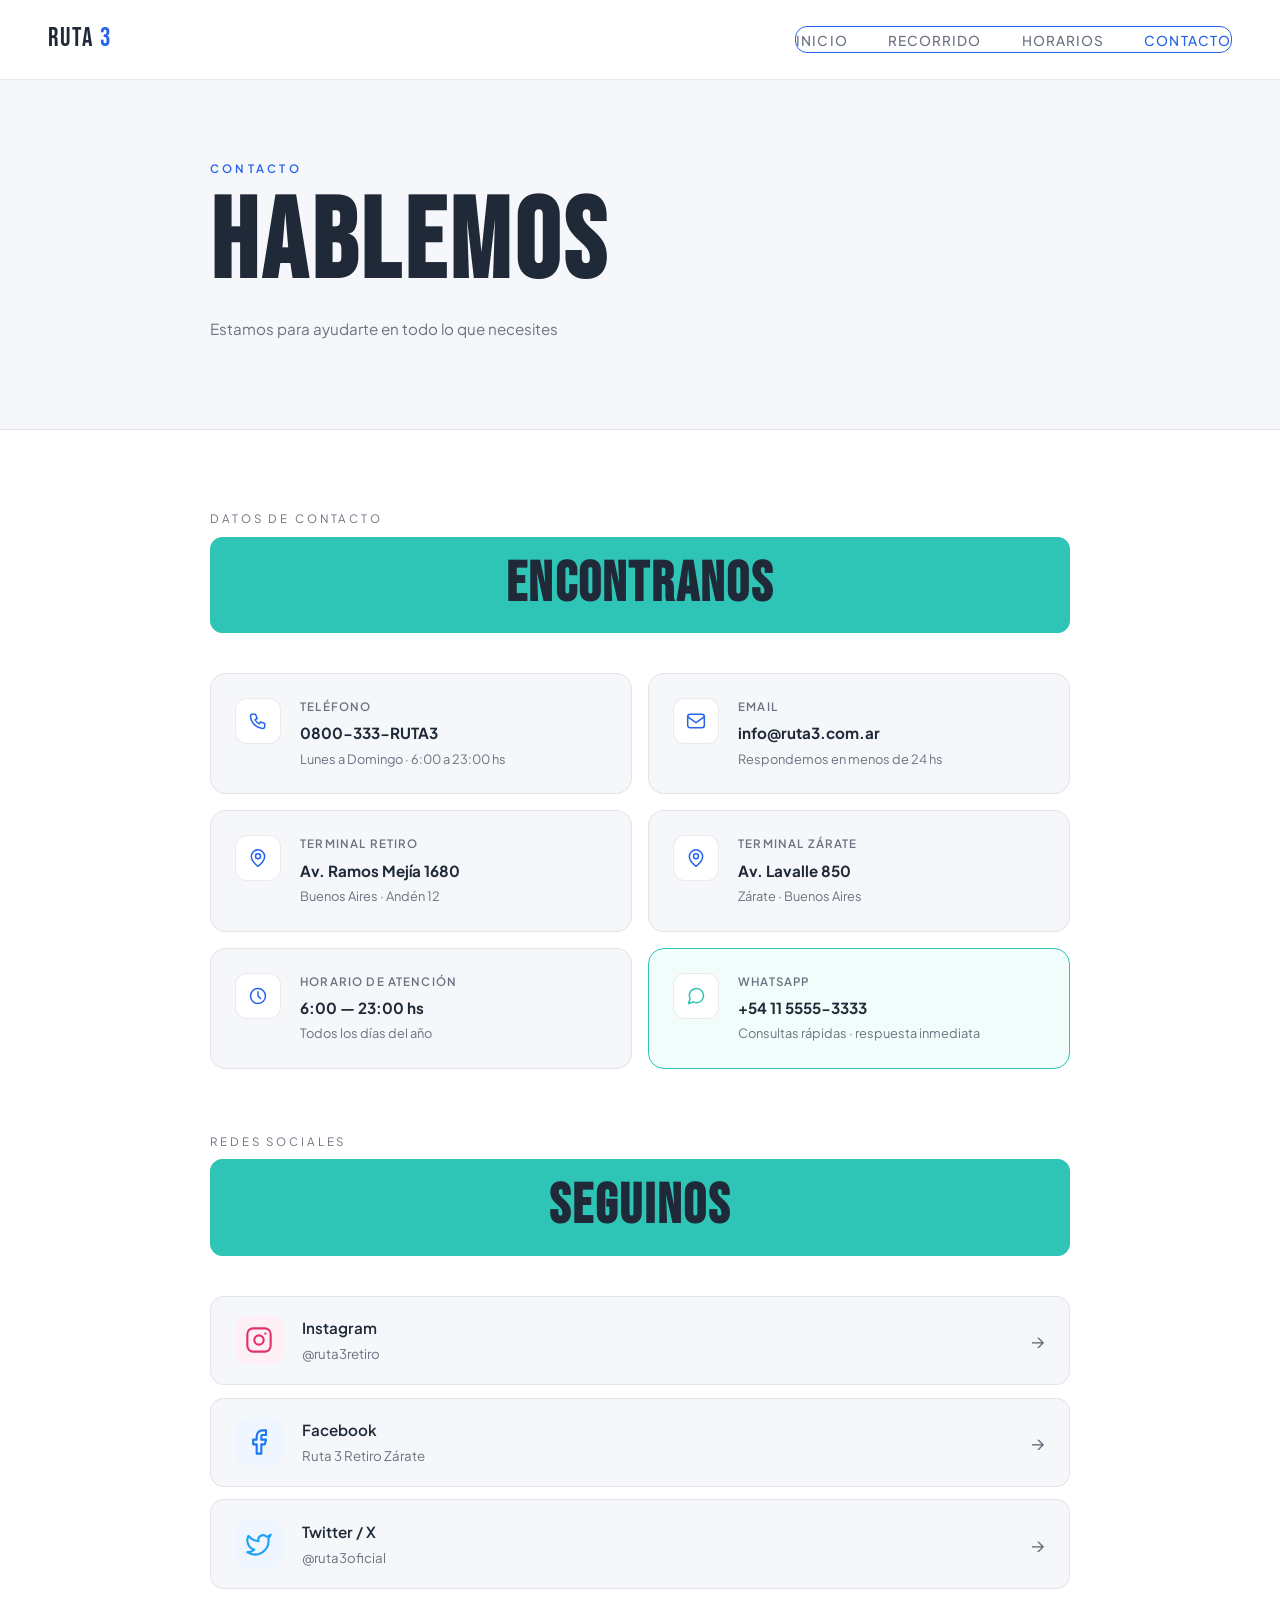
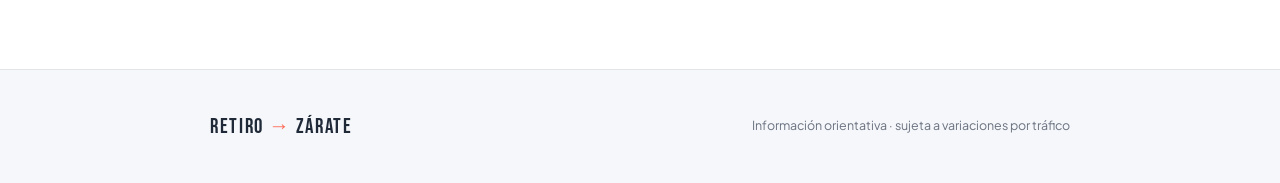
==== contacto.html @ a9cf46bb "Add files via upload" ====
<!DOCTYPE html>
<html lang="es">
<head>
  <meta charset="UTF-8"/>
  <meta name="viewport" content="width=device-width, initial-scale=1.0"/>
  <title>Contacto — Ruta 3 Retiro–Zárate</title>
  <link rel="stylesheet" href="styleretiro.css"/>
  <link rel="stylesheet" href="contacto.css"/>
  <link href="https://fonts.googleapis.com/css2?family=Bebas+Neue&family=Plus+Jakarta+Sans:wght@300;400;500;600;700&display=swap" rel="stylesheet"/>
</head>
<body>

  <!-- NAV -->
  <nav class="navbar">
    <div class="nav__logo">Ruta <span>3</span></div>
    <ul class="nav--list">
      <li><a class="nav_link" href="index.html">Inicio</a></li>
      <li><a class="nav_link" href="recorrido.html">Recorrido</a></li>
      <li><a class="nav_link" href="horarios.html">Horarios</a></li>
      <li><a class="nav_link nav_link--active" href="contacto.html">Contacto</a></li>
    </ul>
  </nav>

  <!-- HERO -->
  <section class="page-hero">
    <div class="page-hero__inner">
      <div class="page-hero__label">CONTACTO</div>
      <h1 class="page-hero__title">Hablemos</h1>
      <p class="page-hero__sub">Estamos para ayudarte en todo lo que necesites</p>
    </div>
  </section>

  <!-- CONTACTO -->
  <section class="contacto-section">
    <div class="contacto-section__inner">

      <div class="section__label">DATOS DE CONTACTO</div>
      <h2 class="section__title">Encontranos</h2>

      <div class="contacto-grid">

        <!-- Tarjeta teléfono -->
        <div class="contacto-card">
          <div class="contacto-card__icon">
            <svg viewBox="0 0 24 24" fill="none">
              <path d="M5 4h4l2 5-2.5 1.5a11 11 0 0 0 5 5L15 13l5 2v4a2 2 0 0 1-2 2A16 16 0 0 1 3 6a2 2 0 0 1 2-2z" stroke="currentColor" stroke-width="1.8" stroke-linecap="round" stroke-linejoin="round"/>
            </svg>
          </div>
          <div class="contacto-card__content">
            <div class="contacto-card__label">Teléfono</div>
            <div class="contacto-card__valor">0800-333-RUTA3</div>
            <div class="contacto-card__sub">Lunes a Domingo · 6:00 a 23:00 hs</div>
          </div>
        </div>

        <!-- Tarjeta email -->
        <div class="contacto-card">
          <div class="contacto-card__icon">
            <svg viewBox="0 0 24 24" fill="none">
              <rect x="2" y="4" width="20" height="16" rx="3" stroke="currentColor" stroke-width="1.8"/>
              <path d="M2 7l10 7 10-7" stroke="currentColor" stroke-width="1.8" stroke-linecap="round"/>
            </svg>
          </div>
          <div class="contacto-card__content">
            <div class="contacto-card__label">Email</div>
            <div class="contacto-card__valor">info@ruta3.com.ar</div>
            <div class="contacto-card__sub">Respondemos en menos de 24 hs</div>
          </div>
        </div>

        <!-- Tarjeta terminal Retiro -->
        <div class="contacto-card">
          <div class="contacto-card__icon">
            <svg viewBox="0 0 24 24" fill="none">
              <path d="M12 2C8 2 4 6 4 10c0 6 8 12 8 12s8-6 8-12c0-4-4-8-8-8Z" stroke="currentColor" stroke-width="1.8"/>
              <circle cx="12" cy="10" r="3" stroke="currentColor" stroke-width="1.8"/>
            </svg>
          </div>
          <div class="contacto-card__content">
            <div class="contacto-card__label">Terminal Retiro</div>
            <div class="contacto-card__valor">Av. Ramos Mejía 1680</div>
            <div class="contacto-card__sub">Buenos Aires · Andén 12</div>
          </div>
        </div>

        <!-- Tarjeta terminal Zárate -->
        <div class="contacto-card">
          <div class="contacto-card__icon">
            <svg viewBox="0 0 24 24" fill="none">
              <path d="M12 2C8 2 4 6 4 10c0 6 8 12 8 12s8-6 8-12c0-4-4-8-8-8Z" stroke="currentColor" stroke-width="1.8"/>
              <circle cx="12" cy="10" r="3" stroke="currentColor" stroke-width="1.8"/>
            </svg>
          </div>
          <div class="contacto-card__content">
            <div class="contacto-card__label">Terminal Zárate</div>
            <div class="contacto-card__valor">Av. Lavalle 850</div>
            <div class="contacto-card__sub">Zárate · Buenos Aires</div>
          </div>
        </div>

        <!-- Tarjeta horario atención -->
        <div class="contacto-card">
          <div class="contacto-card__icon">
            <svg viewBox="0 0 24 24" fill="none">
              <circle cx="12" cy="12" r="9" stroke="currentColor" stroke-width="1.8"/>
              <path d="M12 7v5l3 3" stroke="currentColor" stroke-width="1.8" stroke-linecap="round" stroke-linejoin="round"/>
            </svg>
          </div>
          <div class="contacto-card__content">
            <div class="contacto-card__label">Horario de atención</div>
            <div class="contacto-card__valor">6:00 — 23:00 hs</div>
            <div class="contacto-card__sub">Todos los días del año</div>
          </div>
        </div>

        <!-- Tarjeta WhatsApp -->
        <div class="contacto-card contacto-card--destacada">
          <div class="contacto-card__icon">
            <svg viewBox="0 0 24 24" fill="none">
              <path d="M21 11.5a8.38 8.38 0 0 1-.9 3.8 8.5 8.5 0 0 1-7.6 4.7 8.38 8.38 0 0 1-3.8-.9L3 21l1.9-5.7a8.38 8.38 0 0 1-.9-3.8 8.5 8.5 0 0 1 4.7-7.6 8.38 8.38 0 0 1 3.8-.9h.5a8.48 8.48 0 0 1 8 8v.5z" stroke="currentColor" stroke-width="1.8" stroke-linecap="round" stroke-linejoin="round"/>
            </svg>
          </div>
          <div class="contacto-card__content">
            <div class="contacto-card__label">WhatsApp</div>
            <div class="contacto-card__valor">+54 11 5555-3333</div>
            <div class="contacto-card__sub">Consultas rápidas · respuesta inmediata</div>
          </div>
        </div>

      </div>

      <!-- REDES SOCIALES -->
      <div class="redes-section">
        <div class="section__label">REDES SOCIALES</div>
        <h2 class="section__title">Seguinos</h2>

        <div class="redes-grid">

          <a href="#" class="red-card red-card--instagram">
            <div class="red-card__icon">
              <svg viewBox="0 0 24 24" fill="none" width="28" height="28">
                <rect x="2" y="2" width="20" height="20" rx="5" stroke="currentColor" stroke-width="1.8"/>
                <circle cx="12" cy="12" r="4" stroke="currentColor" stroke-width="1.8"/>
                <circle cx="17.5" cy="6.5" r="1" fill="currentColor"/>
              </svg>
            </div>
            <div class="red-card__content">
              <div class="red-card__nombre">Instagram</div>
              <div class="red-card__usuario">@ruta3retiro</div>
            </div>
            <div class="red-card__arrow">→</div>
          </a>

          <a href="#" class="red-card red-card--facebook">
            <div class="red-card__icon">
              <svg viewBox="0 0 24 24" fill="none" width="28" height="28">
                <path d="M18 2h-3a5 5 0 0 0-5 5v3H7v4h3v8h4v-8h3l1-4h-4V7a1 1 0 0 1 1-1h3z" stroke="currentColor" stroke-width="1.8" stroke-linecap="round" stroke-linejoin="round"/>
              </svg>
            </div>
            <div class="red-card__content">
              <div class="red-card__nombre">Facebook</div>
              <div class="red-card__usuario">Ruta 3 Retiro Zárate</div>
            </div>
            <div class="red-card__arrow">→</div>
          </a>

          <a href="#" class="red-card red-card--twitter">
            <div class="red-card__icon">
              <svg viewBox="0 0 24 24" fill="none" width="28" height="28">
                <path d="M22 4s-.7 2.1-2 3.4c1.6 10-9.4 17.3-18 11.6 2.2.1 4.4-.6 6-2C3 15.5.5 9.6 3 5c2.2 2.7 5.3 4.3 8.5 4.5-.9-4.2 4-6.6 7-3.8 1.1 0 3-1.2 3.5-1.7z" stroke="currentColor" stroke-width="1.8" stroke-linecap="round" stroke-linejoin="round"/>
              </svg>
            </div>
            <div class="red-card__content">
              <div class="red-card__nombre">Twitter / X</div>
              <div class="red-card__usuario">@ruta3oficial</div>
            </div>
            <div class="red-card__arrow">→</div>
          </a>

        </div>
      </div>

    </div>
  </section>

  <footer class="footer">
    <div class="footer__inner">
      <div class="footer__brand">RETIRO <span>→</span> ZÁRATE</div>
      <div class="footer__info">Información orientativa · sujeta a variaciones por tráfico</div>
    </div>
  </footer>

</body>
</html>
---- styleretiro.css ----
body{
    /*fondo*/
    background-color: #ffffff;
    /*textos*/
    font-family: 'Plus Jakarta Sans', sans-serif;
    font-size: 1rem;
    color: #1f2937;

    /*margenes*/
    margin: 0;
    padding: 0;



    /*interlineado*/
    line-height: 1.6;
    
}

/*titulo ruta 3*/
.ruta3tittle{
    font-family: 'bebas neue', sans-serif;
    font-size: 1.2rem;
    letter-spacing: 0.3em;
    color: #2563eb;
    text-transform: uppercase;
    margin-bottom: 0.5rem;
    opacity: 0.8;
}

/*titulo Retiro -> Zarate*/
.retiro--tittle{
    font-family: 'bebas neue', sans-serif;
    font-size: clamp(4rem, 14vw, 10rem);
    color: #ff6b57;
    line-height: 0.9;
    letter-spacing: 0.04em;
    display: flex;
    align-items: center;
    gap: 0.3em;
    animation: fadeUp 0.7s 0.1s ease-both;

}
.retiro--tittle:hover{
    color: #ffc857;

}
.arrow{
    display: inline-block;
    transition: transform 0.3s ease;
    animation: pulse-x 1.8s ease both;
}

/*bus imagen*/
.bus-image{
    width: 100%;
    height: auto;
    max-width: 900px;
}

/*menu*/
.nav--list{
    display: flex;
    align-items: center;
    justify-content: space-between;
    list-style-type: none;
    padding: 1.2rem 3rem;
    margin: 0;
    position: sticky;
    top: 0;
    z-index: 100;
    border:#2563eb solid 1px;
    border-radius: 12px;
    background: #ffffff;
   
}

.nav_link{
    font-family: 'Plus Jakarta Sans', sans-serif;
    font-size: 0.9rem;
    font-weight: 500;
    letter-spacing: 0.08em;
    text-decoration: none;
    text-transform: uppercase;
    color: #2563eb;
   
}
/*cuerpo de la pagina*/
.parrafos {
  display: flex;
  flex-direction: column;
  gap: 2rem;
  max-width: 860px;
  margin: 0 auto;
  padding: 3rem 1.5rem;
  }

.parrafo--con-imagen {
  display: flex;
  align-items: center;
  gap: 3rem;
  padding: 2rem 2.5rem;
  border: 1px solid var(--border);
  border-radius: 20px;
  background: var(--bg-gris);
}


.parrafo--invertido {
  flex-direction: row-reverse;
}

.parrafo__texto {
  flex: 1;
}

.parrafo__texto h3 {
  font-size: 1.3rem;
  font-weight: 600;
  color: var(--azul);
  margin-bottom: 0.6rem;
}

.parrafo__texto p {
  font-size: 0.95rem;
  color: var(--texto-muted);
  line-height: 1.75;
  margin: 0;
}

.parrafo__imagen {
  flex: 1;
  display: flex;
  justify-content: center;
}

.parrafo__imagen img,
.parrafo__imagen svg {
  width: 100%;
  max-width: 320px;
  height: auto;
}

/* Mobile */
@media (max-width: 640px) {
  .parrafo--con-imagen,
  .parrafo--invertido {
    flex-direction: column;
    gap: 1.5rem;
  }
}


/* compra de pasajes*/
h2{
    font-family: plus jakarta sans, sans-serif;
    color: #1f2937;
    font-size: 1.5rem;
    text-align: center;
    margin:0;
    border: 1px solid #2ec4b6;
    border-radius: 12px;
    padding: 1.2rem 3rem;
    background: #2ec4b6;
}

.form-compra{
    display: flex;
    flex-direction: column;
    gap: 1.2rem;
    max-width: 480px;
    margin: 0 auto;
    padding: 2.5rem;
    border-radius: 20px;
    background: #f5f7fa;
}
.campo{
    display: flex;
    flex-direction: column;
    gap: 0.45rem;
}
.campo label{
    font-size: 0.75rem;
    font-weight: 600;
    letter-spacing: 0.1rem;
    text-transform: uppercase;
    color: #1f2937;
}
.campo input{
    width: 100%;
    padding: 0.8rem 1rem;
    border: 1px solid #d1d5db;
    border-radius: 10px;
    font-size: 0.9rem;
    appearance: none;
    -webkit-appearance: none;
    transition: border-color 0.2s ease;
    cursor: pointer;
}
.campo input:focus{
    border-color: #2563eb;
    outline: none;
}

.campo input[type="submit"]; ; ::-webkit-inner-spin-button
.campo input[type="submit"]; ; ::-webkit-outer-spin-button{
    -webkit-appearance: none;  
}

.btn-comprar{
    width: 100%;
    padding: 1rem;
    margin-top: 0.5rem;
    background: #ffc857;
    color: #1f2937;
    border: none;
    border-radius: 12px;
    font-size: 1rem;
    font-weight: 600;
    letter-spacing: 0.05em;
    cursor: pointer;
    transition: background 0.2s ease, transform 0.15s ease;

}
.btn-comprar:hover{
    background: #ff6b57;
    transform: translateY(-2px);
}
.btn-comprar:active{
    transform: translateY(0);
}

/*footer*/
.footer{
   border-top: 1px solid var(--border);
   padding: 2.5rem 1.5rem;
   background: var(--big-card);
}

.footer-content{
    max-width: 900px;
    margin: 0 auto;
    display: flex;
    align-items: center;
    justify-content: space-between;
    flex-wrap: wrap;
    gap: 1rem;
}
.footer-info p{
    font-size: 0.78rem;
    color: #6b7280;
}
.derechos p{
    font-size: 0.78rem;
    color: #6b7280;
}




/* ══════════════════════════════════════
   CSS COMPARTIDO — páginas del menú
   recorrido.css / horarios.css / contacto.css
   Podés usar este mismo archivo para las 3
   páginas o dividirlo en 3 archivos iguales
══════════════════════════════════════ */

/* ─── NAVBAR ─── */
.navbar {
  display: flex;
  align-items: center;
  justify-content: space-between;
  padding: 1.2rem 3rem;
  position: sticky;
  top: 0;
  z-index: 100;
  background: var(--bg-white, #fff);
  border-bottom: 1px solid var(--border, rgba(0,0,0,0.08));
}

.nav__logo {
  font-family: 'Bebas Neue', sans-serif;
  font-size: 1.6rem;
  letter-spacing: 0.08em;
  color: var(--texto, #1F2937);
}

.nav__logo span { color: var(--azul, #2563EB); }

.nav--list {
  display: flex;
  gap: 2.5rem;
  list-style: none;
  margin: 0;
  padding: 0;
}

.nav_link {
  font-size: 0.85rem;
  font-weight: 500;
  letter-spacing: 0.08em;
  text-transform: uppercase;
  text-decoration: none;
  color: var(--texto-muted, #6B7280);
  transition: color 0.2s ease;
}

.nav_link:hover,
.nav_link--active {
  color: var(--azul, #2563EB);
}

/* ─── PAGE HERO ─── */
.page-hero {
  padding: 5rem 1.5rem 4rem;
  background: var(--bg-gris, #F5F7FA);
  border-bottom: 1px solid var(--border, rgba(0,0,0,0.08));
}

.page-hero__inner {
  max-width: 860px;
  margin: 0 auto;
}

.page-hero__label {
  font-size: 0.72rem;
  letter-spacing: 0.28em;
  color: var(--azul, #2563EB);
  text-transform: uppercase;
  margin-bottom: 0.8rem;
  font-weight: 600;
}

.page-hero__title {
  font-family: 'Bebas Neue', sans-serif;
  font-size: clamp(3.5rem, 9vw, 7rem);
  letter-spacing: 0.04em;
  color: var(--texto, #1F2937);
  line-height: 0.95;
  margin: 0 0 1.2rem;
}

.page-hero__sub {
  font-size: 0.95rem;
  color: var(--texto-muted, #6B7280);
  margin: 0 0 1.5rem;
}

.page-hero__pills {
  display: flex;
  gap: 0.75rem;
  flex-wrap: wrap;
}

.pill {
  background: #fff;
  border: 1px solid var(--border, rgba(0,0,0,0.08));
  color: var(--azul, #2563EB);
  padding: 0.4rem 1rem;
  border-radius: 100px;
  font-size: 0.82rem;
  font-weight: 500;
}

/* ─── SECCIÓN GENÉRICA ─── */
.section__label {
  font-size: 0.72rem;
  letter-spacing: 0.25em;
  color: var(--texto-muted, #6B7280);
  text-transform: uppercase;
  margin-bottom: 0.5rem;
}

.section__title {
  font-family: 'Bebas Neue', sans-serif;
  font-size: clamp(2.2rem, 5vw, 3.5rem);
  letter-spacing: 0.04em;
  color: var(--texto, #1F2937);
  line-height: 1;
  margin: 0 0 2.5rem;
}

/* ══════════════════════════════════════
   RECORRIDO
══════════════════════════════════════ */

.mapa-section {
  padding: 5rem 1.5rem;
  background: var(--bg-white, #fff);
}

.mapa-section__inner { max-width: 860px; margin: 0 auto; }

.mapa-section__header { margin-bottom: 2rem; }

.mapa-section__desc {
  font-size: 0.9rem;
  color: var(--texto-muted, #6B7280);
  margin: -1.5rem 0 2rem;
}

.mapa-wrapper {
  border-radius: 16px;
  overflow: hidden;
  border: 1px solid var(--border, rgba(0,0,0,0.08));
  margin-bottom: 2.5rem;
  box-shadow: 0 4px 24px rgba(0,0,0,0.06);
}

.mapa-iframe { display: block; }

/* Paradas */
.paradas {
  display: flex;
  flex-direction: column;
  margin-bottom: 2rem;
}

.parada {
  display: flex;
  align-items: center;
  gap: 1.2rem;
  padding: 1.2rem 1.5rem;
  border-radius: 12px;
  border: 1px solid var(--border, rgba(0,0,0,0.08));
  background: var(--bg-gris, #F5F7FA);
  cursor: pointer;
  transition: all 0.2s ease;
}

.parada:hover { border-color: var(--azul, #2563EB); }

.parada--activa {
  border-color: var(--azul, #2563EB);
  background: #EFF6FF;
}

.parada__linea {
  width: 4px;
  height: 24px;
  margin-left: calc(1.5rem + 18px);
  background: linear-gradient(to bottom, var(--azul, #2563EB), var(--coral, #FF6B57));
  opacity: 0.3;
  border-radius: 2px;
}

.parada__marker {
  width: 36px;
  height: 36px;
  border-radius: 50%;
  display: flex;
  align-items: center;
  justify-content: center;
  font-family: 'Bebas Neue', sans-serif;
  font-size: 1rem;
  flex-shrink: 0;
  background: var(--bg-white, #fff);
  color: var(--azul, #2563EB);
  border: 2px solid var(--azul, #2563EB);
}

.parada__marker--origen { background: var(--azul, #2563EB); color: #fff; border: none; }
.parada__marker--destino { background: var(--coral, #FF6B57); color: #fff; border: none; }

.parada__info { flex: 1; }

.parada__nombre {
  font-weight: 600;
  font-size: 0.95rem;
  color: var(--texto, #1F2937);
  margin-bottom: 0.2rem;
}

.parada__detalle {
  font-size: 0.82rem;
  color: var(--texto-muted, #6B7280);
}

.parada__tiempo {
  font-family: 'Bebas Neue', sans-serif;
  font-size: 1.1rem;
  color: var(--azul, #2563EB);
  white-space: nowrap;
}

/* Info tramo */
.tramo-info {
  display: flex;
  gap: 1.2rem;
  padding: 1.5rem 2rem;
  background: #EFF6FF;
  border: 1px solid #BFDBFE;
  border-radius: 14px;
  align-items: flex-start;
}

.tramo-info__icon { font-size: 2rem; }

.tramo-info__titulo {
  font-weight: 700;
  font-size: 1rem;
  color: var(--texto, #1F2937);
  margin-bottom: 0.4rem;
}

.tramo-info__desc {
  font-size: 0.88rem;
  color: var(--texto-muted, #6B7280);
  line-height: 1.7;
}

/* Stats */
.stats-section {
  padding: 4rem 1.5rem;
  background: var(--bg-gris, #F5F7FA);
  border-top: 1px solid var(--border, rgba(0,0,0,0.08));
}

.stats-section__inner {
  max-width: 860px;
  margin: 0 auto;
  display: grid;
  grid-template-columns: repeat(4, 1fr);
  gap: 1px;
  border: 1px solid var(--border, rgba(0,0,0,0.08));
  border-radius: 16px;
  overflow: hidden;
  background: var(--border, rgba(0,0,0,0.08));
}

.stat-item {
  background: #fff;
  padding: 2rem 1.5rem;
  text-align: center;
}

.stat-item__valor {
  font-family: 'Bebas Neue', sans-serif;
  font-size: 3rem;
  color: var(--azul, #2563EB);
  line-height: 1;
  margin-bottom: 0.4rem;
}

.stat-item__valor span {
  font-size: 1.3rem;
  color: var(--coral, #FF6B57);
  margin-left: 2px;
}

.stat-item__label {
  font-size: 0.78rem;
  color: var(--texto-muted, #6B7280);
}

/* ══════════════════════════════════════
   HORARIOS
══════════════════════════════════════ */

.horarios-section {
  padding: 5rem 1.5rem;
  background: var(--bg-white, #fff);
}

.horarios-section__inner { max-width: 900px; margin: 0 auto; }

.horarios-header { margin-bottom: 2rem; }

.dir-selector {
  display: flex;
  gap: 0.6rem;
  margin-bottom: 2rem;
}

.dir-btn {
  padding: 0.55rem 1.4rem;
  border-radius: 100px;
  border: 1px solid var(--border, rgba(0,0,0,0.12));
  background: transparent;
  color: var(--texto-muted, #6B7280);
  font-family: 'Plus Jakarta Sans', sans-serif;
  font-size: 0.88rem;
  font-weight: 500;
  cursor: pointer;
  transition: all 0.2s ease;
}

.dir-btn:hover { border-color: var(--azul, #2563EB); color: var(--azul, #2563EB); }
.dir-btn--active { background: var(--azul, #2563EB); border-color: var(--azul, #2563EB); color: #fff; }

.tabla-wrapper {
  border: 1px solid var(--border, rgba(0,0,0,0.08));
  border-radius: 16px;
  overflow: hidden;
  margin-bottom: 1.5rem;
}

.tabla-wrapper--oculta { display: none; }

.tabla-horarios {
  width: 100%;
  border-collapse: collapse;
}

.tabla-horarios thead tr {
  background: var(--bg-gris, #F5F7FA);
}

.tabla-horarios th {
  padding: 1rem 1.5rem;
  font-size: 0.75rem;
  font-weight: 600;
  letter-spacing: 0.1em;
  text-transform: uppercase;
  color: var(--texto-muted, #6B7280);
  text-align: left;
  border-bottom: 1px solid var(--border, rgba(0,0,0,0.08));
}

.tabla-horarios td {
  padding: 1rem 1.5rem;
  font-size: 0.9rem;
  color: var(--texto, #1F2937);
  border-bottom: 1px solid var(--border, rgba(0,0,0,0.06));
}

.tabla-horarios tbody tr:last-child td { border-bottom: none; }

.tabla-horarios tbody tr:hover { background: var(--bg-gris, #F5F7FA); }

.hora {
  font-family: 'Bebas Neue', sans-serif;
  font-size: 1.2rem !important;
  color: var(--azul, #2563EB) !important;
  letter-spacing: 0.05em;
}

.badge {
  padding: 0.3rem 0.8rem;
  border-radius: 100px;
  font-size: 0.75rem;
  font-weight: 600;
}

.badge--ejecutivo { background: #EFF6FF; color: var(--azul, #2563EB); }
.badge--comun     { background: #F5F7FA; color: var(--texto-muted, #6B7280); }

.estado {
  padding: 0.3rem 0.8rem;
  border-radius: 100px;
  font-size: 0.75rem;
  font-weight: 600;
}

.estado--ok      { background: #ECFDF5; color: #059669; }
.estado--demorado { background: #FFF7ED; color: #D97706; }

.horarios-nota {
  display: flex;
  align-items: center;
  gap: 0.6rem;
  font-size: 0.82rem;
  color: var(--texto-muted, #6B7280);
  padding: 1rem 1.5rem;
  background: var(--bg-gris, #F5F7FA);
  border-radius: 10px;
}

.horarios-nota svg { color: var(--azul, #2563EB); flex-shrink: 0; }

/* ══════════════════════════════════════
   CONTACTO
══════════════════════════════════════ */

.contacto-section {
  padding: 5rem 1.5rem;
  background: var(--bg-white, #fff);
}

.contacto-section__inner { max-width: 860px; margin: 0 auto; }

.contacto-grid {
  display: grid;
  grid-template-columns: repeat(2, 1fr);
  gap: 1rem;
  margin-bottom: 4rem;
}

.contacto-card {
  display: flex;
  align-items: flex-start;
  gap: 1.2rem;
  padding: 1.5rem;
  border: 1px solid var(--border, rgba(0,0,0,0.08));
  border-radius: 16px;
  background: var(--bg-gris, #F5F7FA);
  transition: border-color 0.2s ease, transform 0.2s ease;
}

.contacto-card:hover {
  border-color: var(--azul, #2563EB);
  transform: translateY(-2px);
}

.contacto-card--destacada {
  border-color: var(--aqua, #2EC4B6);
  background: #F0FDFB;
}

.contacto-card__icon {
  width: 44px;
  height: 44px;
  min-width: 44px;
  background: #fff;
  border-radius: 12px;
  display: flex;
  align-items: center;
  justify-content: center;
  color: var(--azul, #2563EB);
  border: 1px solid var(--border, rgba(0,0,0,0.08));
}

.contacto-card__icon svg { width: 20px; height: 20px; }

.contacto-card--destacada .contacto-card__icon { color: var(--aqua, #2EC4B6); }

.contacto-card__label {
  font-size: 0.72rem;
  font-weight: 600;
  letter-spacing: 0.1em;
  text-transform: uppercase;
  color: var(--texto-muted, #6B7280);
  margin-bottom: 0.3rem;
}

.contacto-card__valor {
  font-weight: 700;
  font-size: 0.95rem;
  color: var(--texto, #1F2937);
  margin-bottom: 0.2rem;
}

.contacto-card__sub {
  font-size: 0.8rem;
  color: var(--texto-muted, #6B7280);
}

/* Redes */
.redes-section { margin-top: 1rem; }

.redes-grid {
  display: flex;
  flex-direction: column;
  gap: 0.8rem;
}

.red-card {
  display: flex;
  align-items: center;
  gap: 1.2rem;
  padding: 1.2rem 1.5rem;
  border-radius: 14px;
  border: 1px solid var(--border, rgba(0,0,0,0.08));
  background: var(--bg-gris, #F5F7FA);
  text-decoration: none;
  transition: all 0.2s ease;
}

.red-card:hover { transform: translateX(6px); }

.red-card--instagram:hover { border-color: #E1306C; }
.red-card--facebook:hover  { border-color: #1877F2; }
.red-card--twitter:hover   { border-color: #1DA1F2; }

.red-card__icon {
  width: 48px;
  height: 48px;
  border-radius: 12px;
  display: flex;
  align-items: center;
  justify-content: center;
  flex-shrink: 0;
}

.red-card--instagram .red-card__icon { background: #FFF0F5; color: #E1306C; }
.red-card--facebook  .red-card__icon { background: #EFF6FF; color: #1877F2; }
.red-card--twitter   .red-card__icon { background: #EFF6FF; color: #1DA1F2; }

.red-card__content { flex: 1; }

.red-card__nombre {
  font-weight: 600;
  font-size: 0.95rem;
  color: var(--texto, #1F2937);
  margin-bottom: 0.2rem;
}

.red-card__usuario {
  font-size: 0.83rem;
  color: var(--texto-muted, #6B7280);
}

.red-card__arrow {
  font-size: 1.2rem;
  color: var(--texto-muted, #6B7280);
  transition: transform 0.2s ease;
}

.red-card:hover .red-card__arrow { transform: translateX(4px); }

/* ─── FOOTER ─── */
.footer {
  border-top: 1px solid var(--border, rgba(0,0,0,0.08));
  padding: 2.5rem 1.5rem;
  background: var(--bg-gris, #F5F7FA);
}

.footer__inner {
  max-width: 860px;
  margin: 0 auto;
  display: flex;
  align-items: center;
  justify-content: space-between;
  flex-wrap: wrap;
  gap: 1rem;
}

.footer__brand {
  font-family: 'Bebas Neue', sans-serif;
  font-size: 1.3rem;
  letter-spacing: 0.08em;
  color: var(--texto, #1F2937);
}

.footer__brand span { color: var(--coral, #FF6B57); }

.footer__info { font-size: 0.78rem; color: var(--texto-muted, #6B7280); }

/* ─── RESPONSIVE ─── */
@media (max-width: 640px) {
  .navbar { padding: 1rem 1.2rem; }
  .nav--list { gap: 1.2rem; }
  .nav_link { font-size: 0.78rem; }
  .stats-section__inner { grid-template-columns: repeat(2, 1fr); }
  .contacto-grid { grid-template-columns: 1fr; }
  .tabla-horarios th,
  .tabla-horarios td { padding: 0.8rem 1rem; font-size: 0.82rem; }
  .footer__inner { flex-direction: column; }
}











/*animaciones*/
@keyframes fadeUp {
    from { opacity: 0;   transform: translateY(24px); }
    to { opacity: 1;   transform: translateY(0); }
    }

@keyframes pulse-x {
    0%, 100% { transform: translateX(0); }
    50% { transform: translateX(10px); }
    }
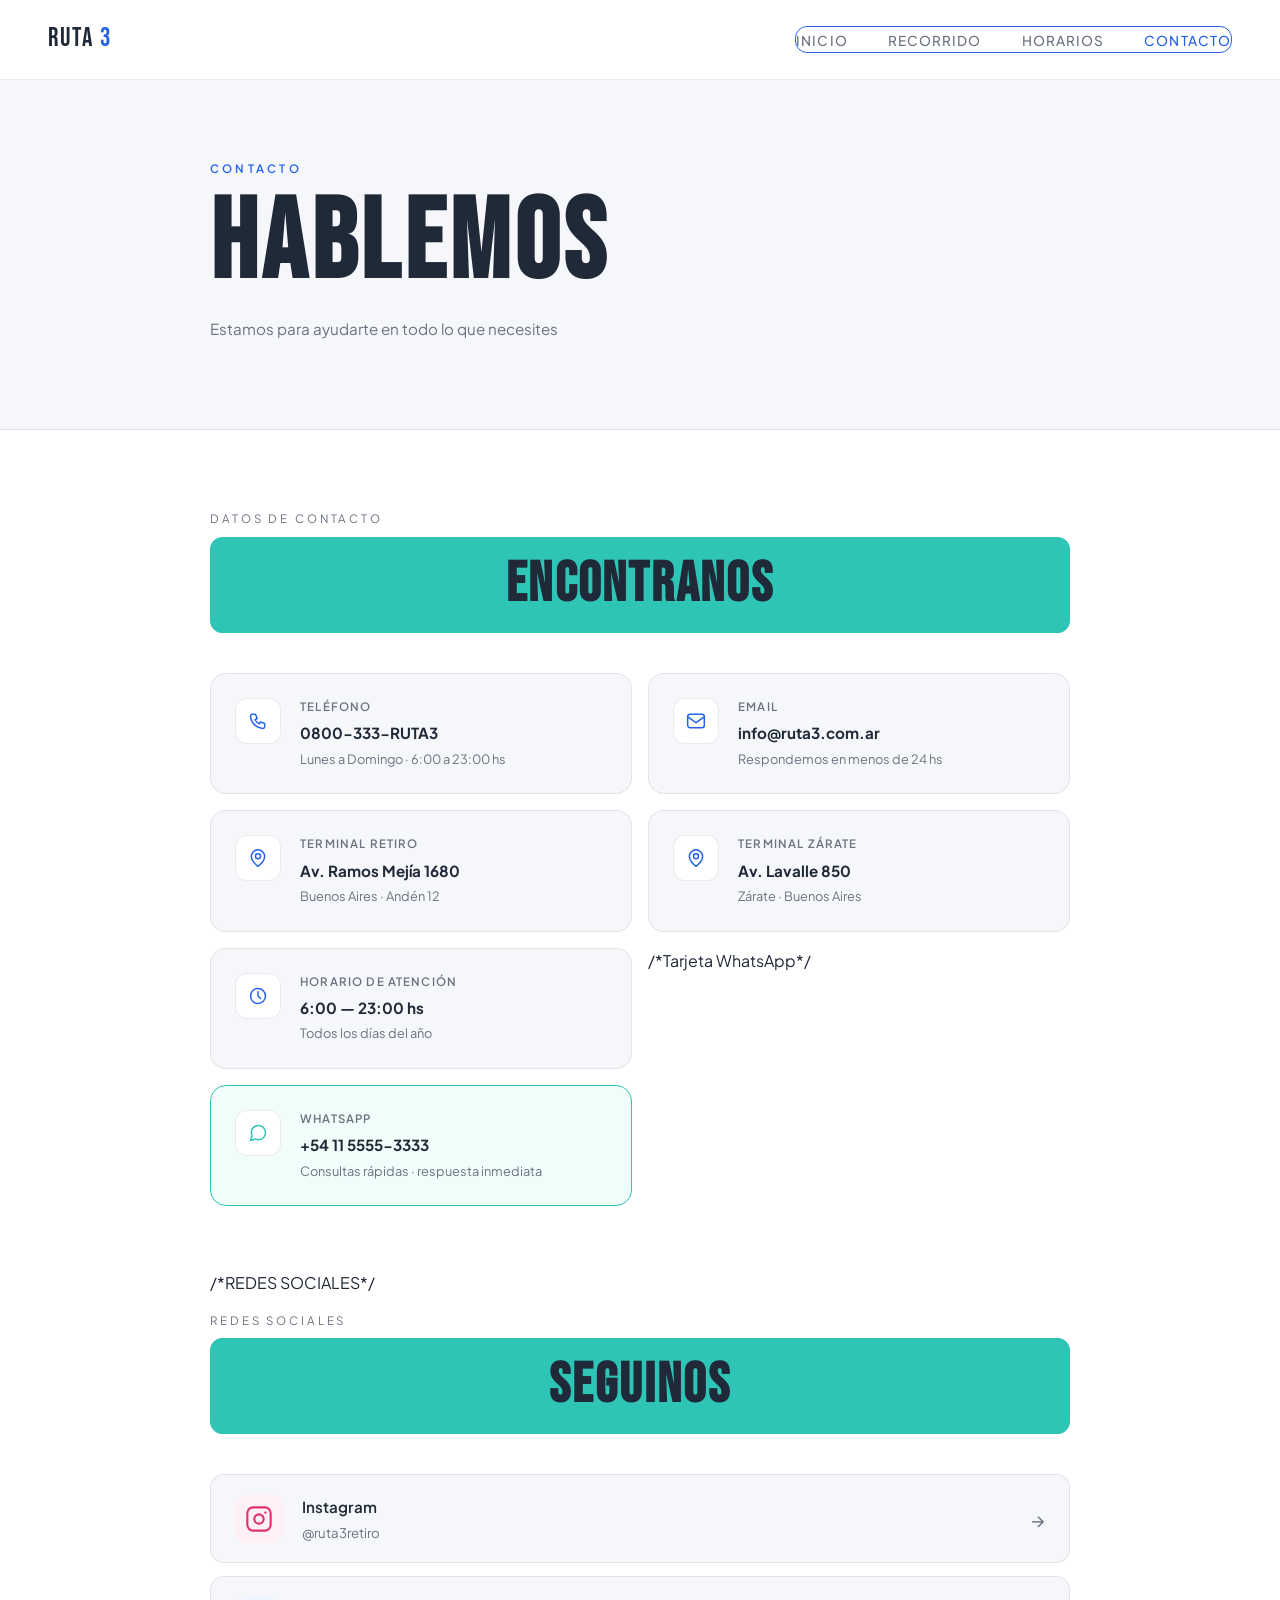
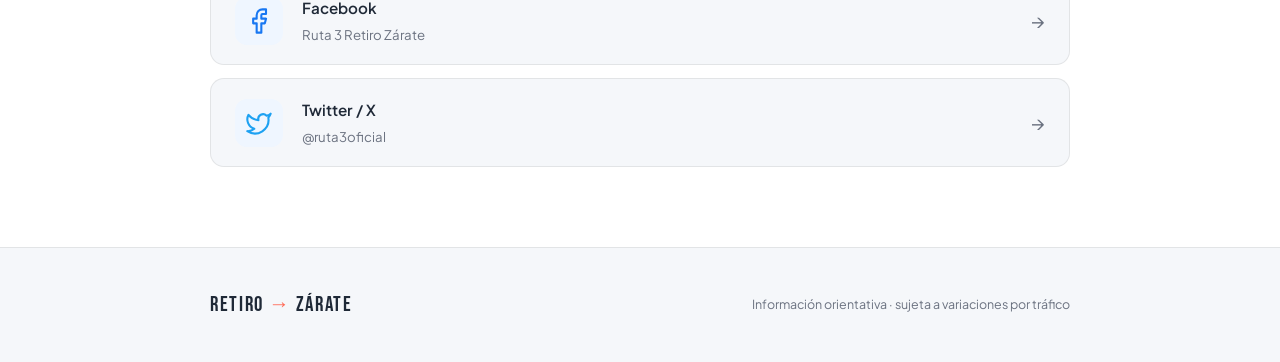
==== commit 610c6846: "version2 cambio en detalles en css" ====
--- a/contacto.html
+++ b/contacto.html
@@ -113,7 +113,7 @@
           </div>
         </div>
 
-        <!-- Tarjeta WhatsApp -->
+       /*Tarjeta WhatsApp*/
         <div class="contacto-card contacto-card--destacada">
           <div class="contacto-card__icon">
             <svg viewBox="0 0 24 24" fill="none">
@@ -129,7 +129,7 @@
 
       </div>
 
-      <!-- REDES SOCIALES -->
+      /*REDES SOCIALES*/ 
       <div class="redes-section">
         <div class="section__label">REDES SOCIALES</div>
         <h2 class="section__title">Seguinos</h2>
--- a/styleretiro.css
+++ b/styleretiro.css
@@ -256,15 +256,6 @@
 }
 
 
-
-
-/* ══════════════════════════════════════
-   CSS COMPARTIDO — páginas del menú
-   recorrido.css / horarios.css / contacto.css
-   Podés usar este mismo archivo para las 3
-   páginas o dividirlo en 3 archivos iguales
-══════════════════════════════════════ */
-
 /* ─── NAVBAR ─── */
 .navbar {
   display: flex;
@@ -310,6 +301,20 @@
   color: var(--azul, #2563EB);
 }
 
+@media (max-width: 640px) {
+  .navbar {
+    flex-direction: column;
+    gap: 1rem;
+    padding: 1rem 1.2rem;
+  }
+
+  .nav--list {
+    flex-direction: column;
+    gap: 0.8rem;
+    text-align: center;
+  }
+}
+
 /* ─── PAGE HERO ─── */
 .page-hero {
   padding: 5rem 1.5rem 4rem;
@@ -380,9 +385,7 @@
   margin: 0 0 2.5rem;
 }
 
-/* ══════════════════════════════════════
-   RECORRIDO
-══════════════════════════════════════ */
+/*RECORRIDO*/
 
 .mapa-section {
   padding: 5rem 1.5rem;
@@ -483,7 +486,7 @@
   white-space: nowrap;
 }
 
-/* Info tramo */
+/* Informacion de tramo */
 .tramo-info {
   display: flex;
   gap: 1.2rem;
@@ -553,9 +556,7 @@
   color: var(--texto-muted, #6B7280);
 }
 
-/* ══════════════════════════════════════
-   HORARIOS
-══════════════════════════════════════ */
+/*HORARIOS*/
 
 .horarios-section {
   padding: 5rem 1.5rem;
@@ -668,9 +669,8 @@
 
 .horarios-nota svg { color: var(--azul, #2563EB); flex-shrink: 0; }
 
-/* ══════════════════════════════════════
-   CONTACTO
-══════════════════════════════════════ */
+
+/*CONTACTO*/
 
 .contacto-section {
   padding: 5rem 1.5rem;
